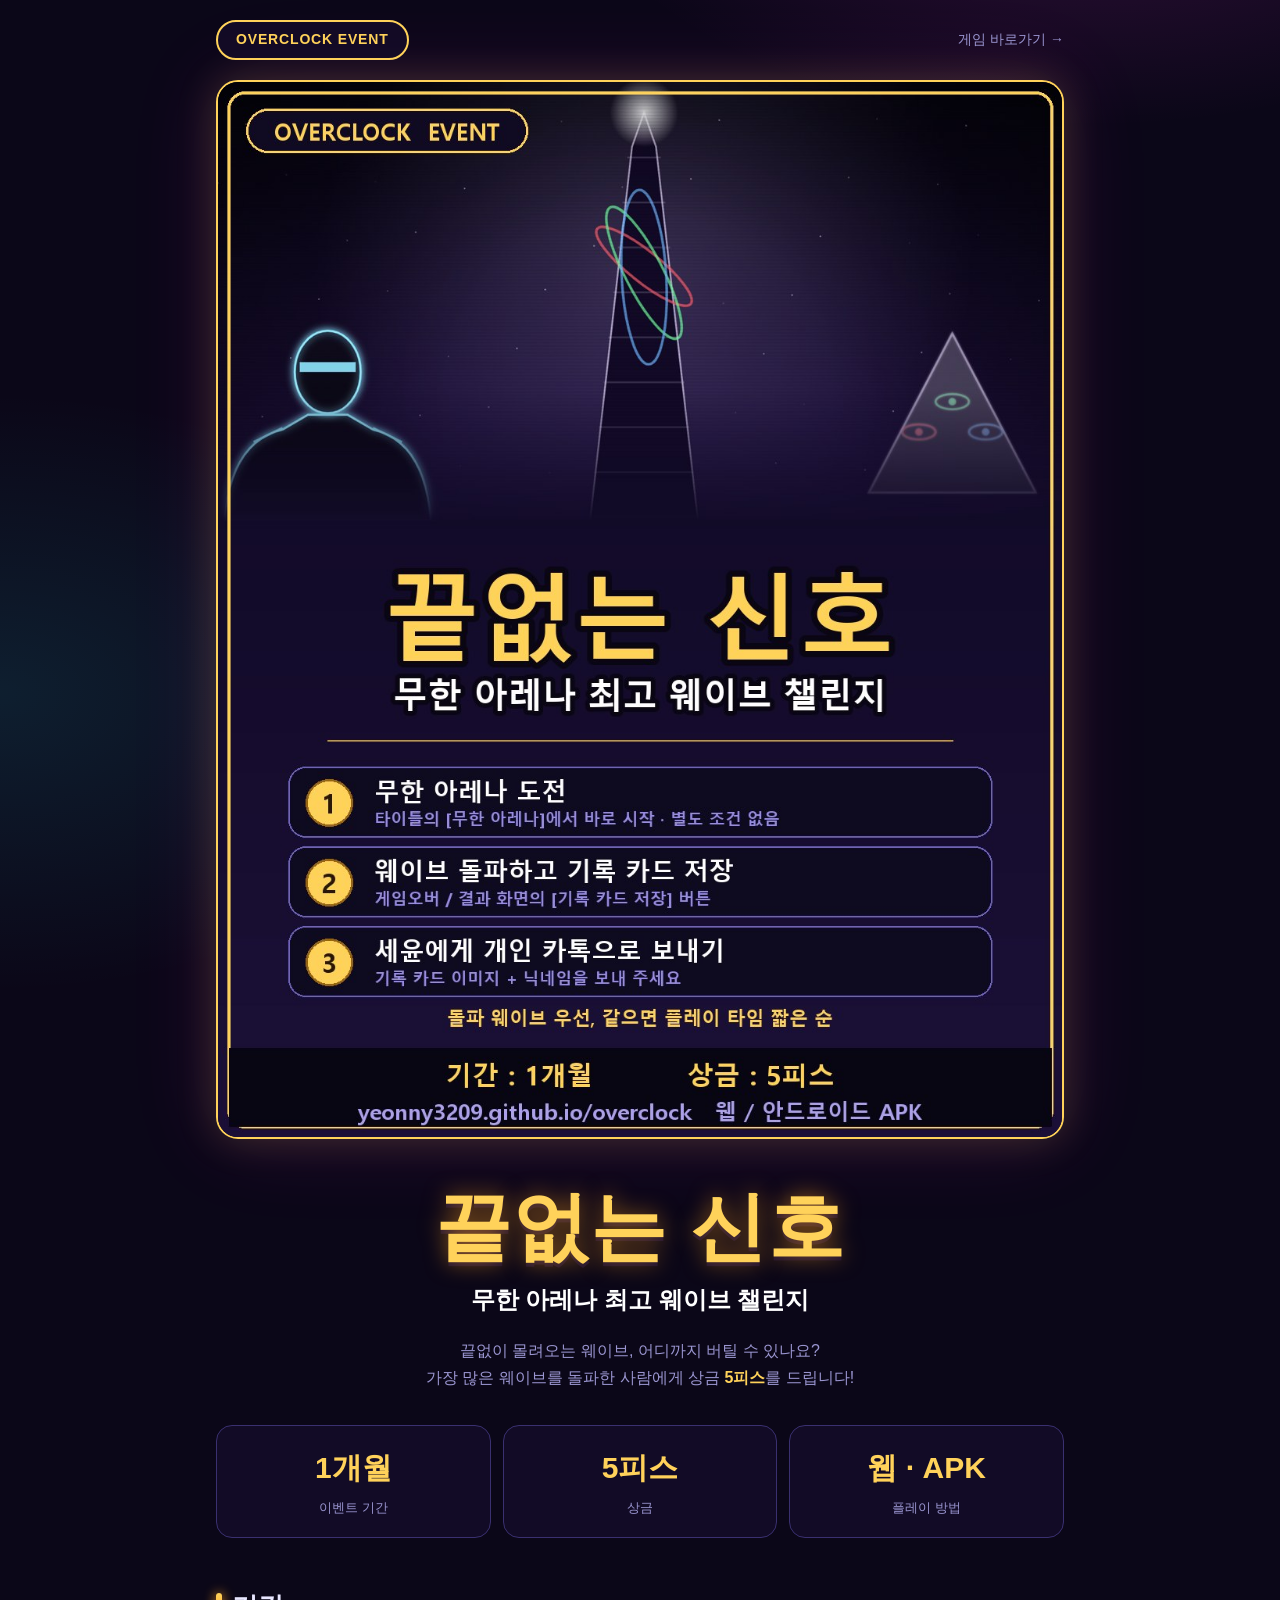
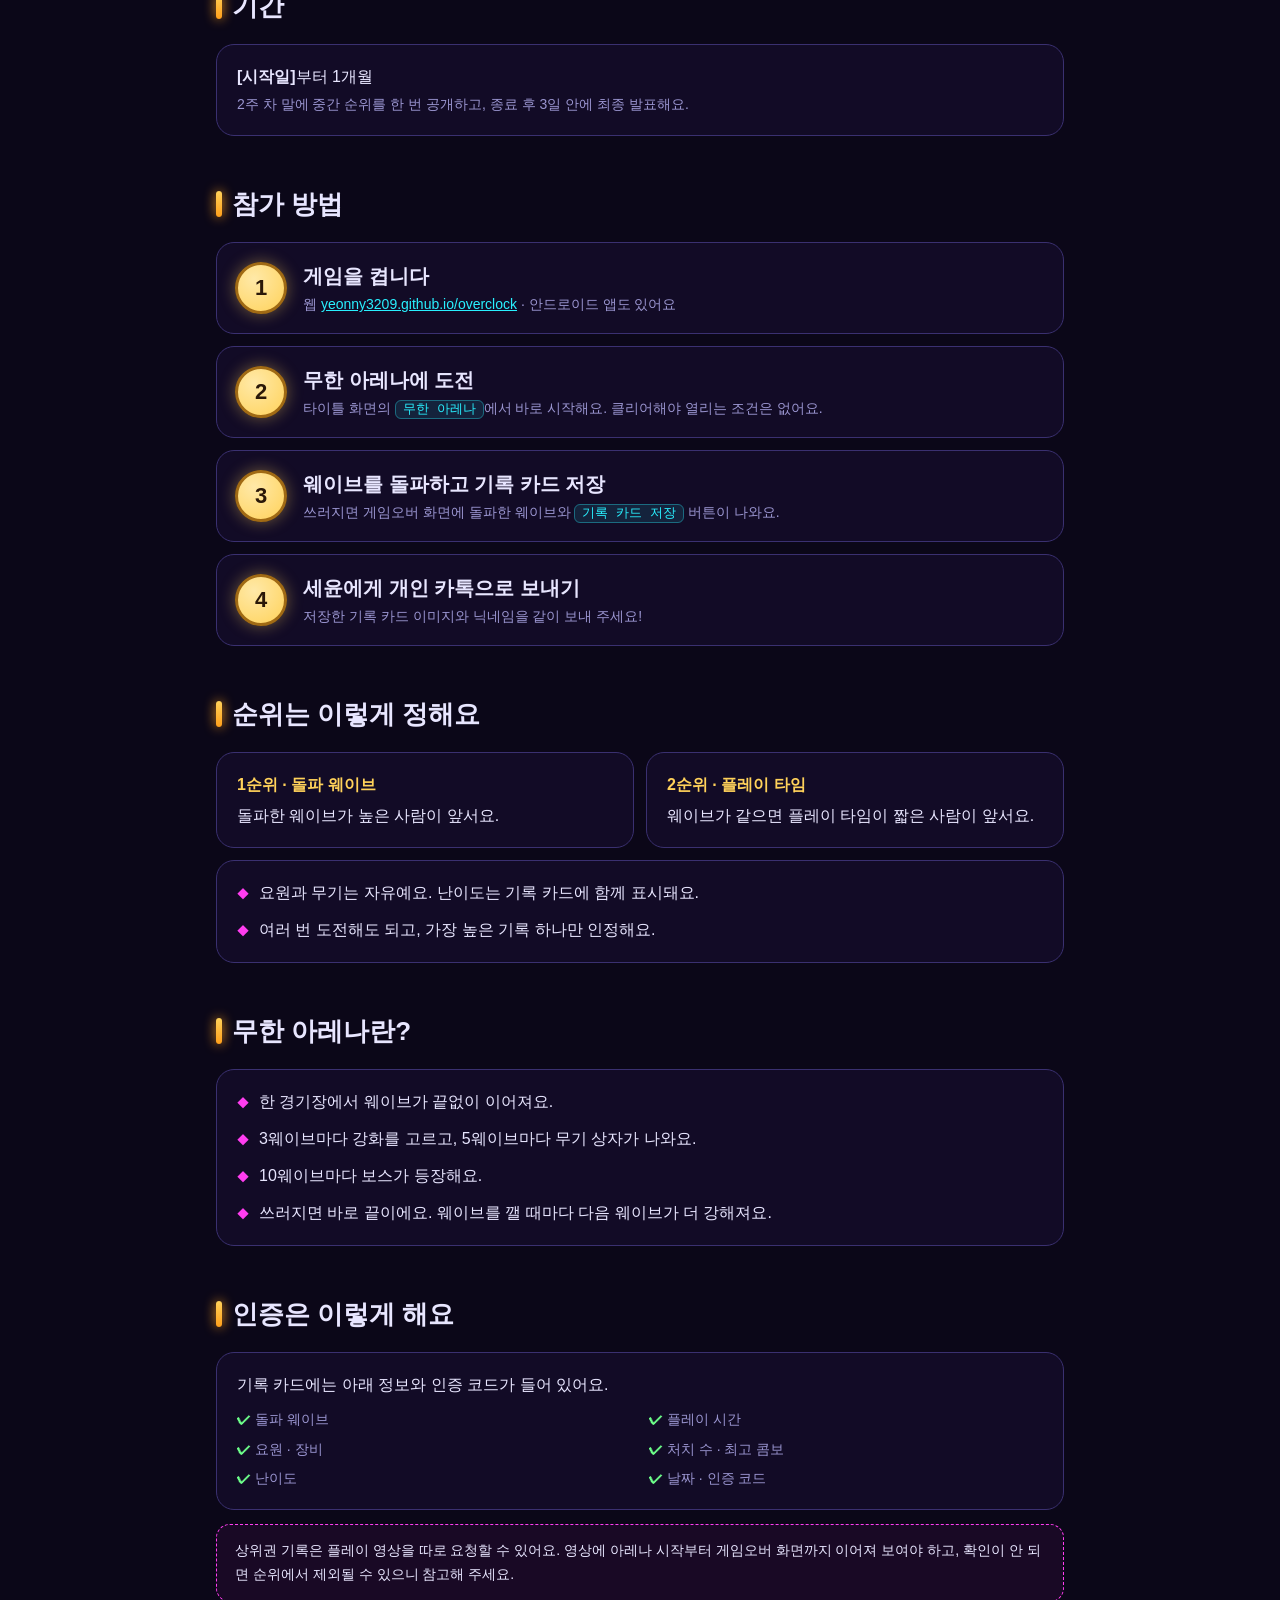
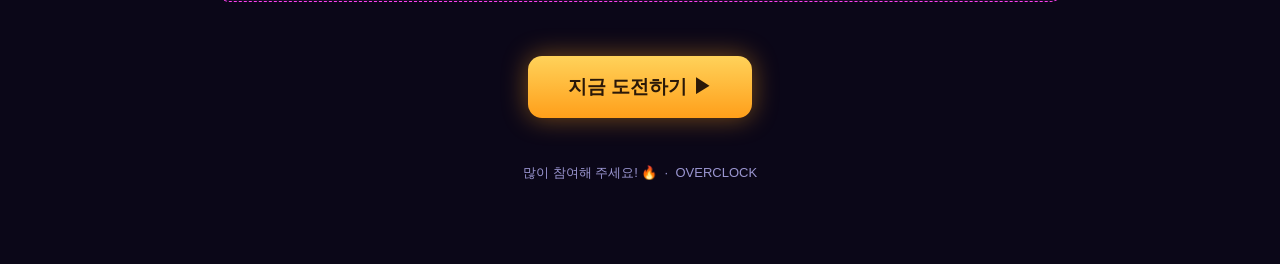
==== overclock-event.html @ 572a4fc5 "오버클럭 이벤트 공지 페이지 추가 Co-Authored-By: Claude Sonnet 5.5 <noreply@anthropic.com>" ====
<!doctype html>
<html lang="ko">
<head>
<meta charset="utf-8">
<meta name="viewport" content="width=device-width,initial-scale=1">
<title>오버클럭 이벤트 · 끝없는 신호</title>
<meta name="description" content="무한 아레나에서 가장 많은 웨이브를 돌파한 사람에게 상금 5피스를 드립니다.">
<style>
:root{--bg:#0b0718;--bg2:#150d2c;--card:#120b26;--line:#3a3070;--gold:#ffd25a;--gold2:#ff9f1a;--cy:#29f0ff;--mg:#ff3df0;--tx:#e8e6ff;--mu:#9a95d0}
@media (prefers-color-scheme:light){:root{--bg:#0b0718}}
*{box-sizing:border-box;margin:0;padding:0}
html{scroll-behavior:smooth}
body{background:radial-gradient(900px 500px at 85% -5%,rgba(255,61,240,.18),transparent 60%),radial-gradient(800px 500px at 0% 20%,rgba(41,240,255,.10),transparent 60%),var(--bg);color:var(--tx);font-family:'Noto Sans KR','Malgun Gothic','Apple SD Gothic Neo',sans-serif;line-height:1.7;min-height:100vh}
.wrap{max-width:880px;margin:0 auto;padding:0 16px 80px}
.top{display:flex;justify-content:space-between;align-items:center;padding:20px 0}
.pill{border:2px solid var(--gold);color:var(--gold);border-radius:999px;padding:6px 18px;font-weight:900;letter-spacing:.06em;font-size:14px;background:rgba(20,12,40,.8)}
.top a{color:var(--mu);font-size:14px;text-decoration:none}
.top a:hover{color:var(--cy)}
.hero{border:2px solid var(--gold);border-radius:22px;overflow:hidden;box-shadow:0 0 40px rgba(255,210,90,.18),0 0 90px rgba(255,61,240,.12)}
.hero img{display:block;width:100%;height:auto}
.title{text-align:center;margin:44px 0 8px}
.title h1{font-size:clamp(40px,9vw,76px);font-weight:900;color:var(--gold);text-shadow:0 0 22px rgba(255,159,26,.55),0 4px 0 #1a0f33;line-height:1.15;letter-spacing:.02em}
.title p{font-size:clamp(17px,3.4vw,24px);font-weight:700;color:#fff;margin-top:10px}
.lead{text-align:center;color:var(--mu);margin:16px auto 0;max-width:600px}
.facts{display:grid;grid-template-columns:repeat(3,1fr);gap:12px;margin:34px 0 8px}
.fact{background:var(--card);border:1px solid var(--line);border-radius:16px;padding:16px 10px;text-align:center}
.fact b{display:block;color:var(--gold);font-size:clamp(20px,4.4vw,30px);font-weight:900}
.fact span{color:var(--mu);font-size:13px}
h2{font-size:clamp(20px,3.8vw,26px);margin:46px 0 16px;display:flex;align-items:center;gap:10px}
h2::before{content:"";width:6px;height:26px;border-radius:3px;background:linear-gradient(var(--gold),var(--gold2));box-shadow:0 0 12px var(--gold2)}
.steps{display:grid;gap:12px;counter-reset:s}
.step{counter-increment:s;display:flex;gap:16px;align-items:center;background:var(--card);border:1px solid var(--line);border-radius:18px;padding:16px 18px}
.step::before{content:counter(s);flex:0 0 46px;height:46px;border-radius:50%;background:radial-gradient(circle at 35% 30%,#ffe9a8,var(--gold));color:#2a1808;font-weight:900;font-size:22px;display:grid;place-items:center;border:3px solid #a06a14;box-shadow:0 0 16px rgba(255,210,90,.4)}
.step b{display:block;font-size:clamp(16px,3.6vw,20px)}
.step span{display:block;color:var(--mu);font-size:14px}
.step code,.rules code{background:rgba(41,240,255,.1);border:1px solid rgba(41,240,255,.35);color:var(--cy);padding:1px 7px;border-radius:6px;font-size:.92em}
.panel{background:var(--card);border:1px solid var(--line);border-radius:18px;padding:18px 20px}
.panel ul{list-style:none;display:grid;gap:10px}
.panel li{position:relative;padding-left:22px}
.panel li::before{content:"◆";position:absolute;left:0;color:var(--mg);font-size:12px;top:5px}
.rank{display:grid;grid-template-columns:repeat(2,1fr);gap:12px}
.rank .panel b{color:var(--gold);display:block;margin-bottom:4px}
.card-box{display:grid;grid-template-columns:1fr 1fr;gap:6px 18px;margin-top:10px}
.card-box span{color:var(--mu);font-size:14px}
.card-box span::before{content:"✔ ";color:#6dff8a}
.note{margin-top:14px;padding:14px 18px;border-radius:14px;border:1px dashed var(--mg);background:rgba(255,61,240,.06);font-size:14px}
.cta{text-align:center;margin:54px 0 10px}
.btn{display:inline-block;text-decoration:none;color:#2a1808;background:linear-gradient(var(--gold),var(--gold2));font-weight:900;font-size:19px;padding:15px 40px;border-radius:14px;box-shadow:0 0 26px rgba(255,159,26,.45);transition:transform .15s}
.btn:hover{transform:translateY(-2px)}
.btn.alt{background:transparent;color:var(--cy);border:2px solid var(--cy);box-shadow:0 0 18px rgba(41,240,255,.25);margin-left:8px}
.foot{text-align:center;color:var(--mu);font-size:13px;margin-top:44px}
@media(max-width:600px){.facts{grid-template-columns:1fr 1fr 1fr;gap:8px}.fact{padding:12px 4px}.rank,.card-box{grid-template-columns:1fr}.btn.alt{margin:12px 0 0}.step{padding:14px}.step::before{flex-basis:40px;height:40px;font-size:19px}}
</style>
</head>
<body>
<div class="wrap">
  <div class="top"><span class="pill">OVERCLOCK EVENT</span><a href="https://yeonny3209.github.io/overclock/" target="_blank" rel="noopener">게임 바로가기 →</a></div>

  <div class="hero"><img src="[data-uri]" alt="오버클럭 이벤트 끝없는 신호 포스터"></div>

  <div class="title">
    <h1>끝없는 신호</h1>
    <p>무한 아레나 최고 웨이브 챌린지</p>
  </div>
  <p class="lead">끝없이 몰려오는 웨이브, 어디까지 버틸 수 있나요?<br>가장 많은 웨이브를 돌파한 사람에게 상금 <b style="color:var(--gold)">5피스</b>를 드립니다!</p>

  <div class="facts">
    <div class="fact"><b>1개월</b><span>이벤트 기간</span></div>
    <div class="fact"><b>5피스</b><span>상금</span></div>
    <div class="fact"><b>웹 · APK</b><span>플레이 방법</span></div>
  </div>

  <h2>기간</h2>
  <div class="panel"><b>[시작일]</b>부터 1개월<br><span style="color:var(--mu);font-size:14px">2주 차 말에 중간 순위를 한 번 공개하고, 종료 후 3일 안에 최종 발표해요.</span></div>

  <h2>참가 방법</h2>
  <div class="steps">
    <div class="step"><div><b>게임을 켭니다</b><span>웹 <a href="https://yeonny3209.github.io/overclock/" target="_blank" rel="noopener" style="color:var(--cy)">yeonny3209.github.io/overclock</a> · 안드로이드 앱도 있어요</span></div></div>
    <div class="step"><div><b>무한 아레나에 도전</b><span>타이틀 화면의 <code>무한 아레나</code>에서 바로 시작해요. 클리어해야 열리는 조건은 없어요.</span></div></div>
    <div class="step"><div><b>웨이브를 돌파하고 기록 카드 저장</b><span>쓰러지면 게임오버 화면에 돌파한 웨이브와 <code>기록 카드 저장</code> 버튼이 나와요.</span></div></div>
    <div class="step"><div><b>세윤에게 개인 카톡으로 보내기</b><span>저장한 기록 카드 이미지와 닉네임을 같이 보내 주세요!</span></div></div>
  </div>

  <h2>순위는 이렇게 정해요</h2>
  <div class="rank">
    <div class="panel"><b>1순위 · 돌파 웨이브</b>돌파한 웨이브가 높은 사람이 앞서요.</div>
    <div class="panel"><b>2순위 · 플레이 타임</b>웨이브가 같으면 플레이 타임이 짧은 사람이 앞서요.</div>
  </div>
  <div class="panel rules" style="margin-top:12px"><ul>
    <li>요원과 무기는 자유예요. 난이도는 기록 카드에 함께 표시돼요.</li>
    <li>여러 번 도전해도 되고, 가장 높은 기록 하나만 인정해요.</li>
  </ul></div>

  <h2>무한 아레나란?</h2>
  <div class="panel"><ul>
    <li>한 경기장에서 웨이브가 끝없이 이어져요.</li>
    <li>3웨이브마다 강화를 고르고, 5웨이브마다 무기 상자가 나와요.</li>
    <li>10웨이브마다 보스가 등장해요.</li>
    <li>쓰러지면 바로 끝이에요. 웨이브를 깰 때마다 다음 웨이브가 더 강해져요.</li>
  </ul></div>

  <h2>인증은 이렇게 해요</h2>
  <div class="panel">기록 카드에는 아래 정보와 인증 코드가 들어 있어요.
    <div class="card-box"><span>돌파 웨이브</span><span>플레이 시간</span><span>요원 · 장비</span><span>처치 수 · 최고 콤보</span><span>난이도</span><span>날짜 · 인증 코드</span></div>
  </div>
  <div class="note">상위권 기록은 플레이 영상을 따로 요청할 수 있어요. 영상에 아레나 시작부터 게임오버 화면까지 이어져 보여야 하고, 확인이 안 되면 순위에서 제외될 수 있으니 참고해 주세요.</div>

  <div class="cta">
    <a class="btn" href="https://yeonny3209.github.io/overclock/" target="_blank" rel="noopener">지금 도전하기 ▶</a>
  </div>
  <p class="foot">많이 참여해 주세요! 🔥 &nbsp;·&nbsp; OVERCLOCK</p>
</div>
</body>
</html>
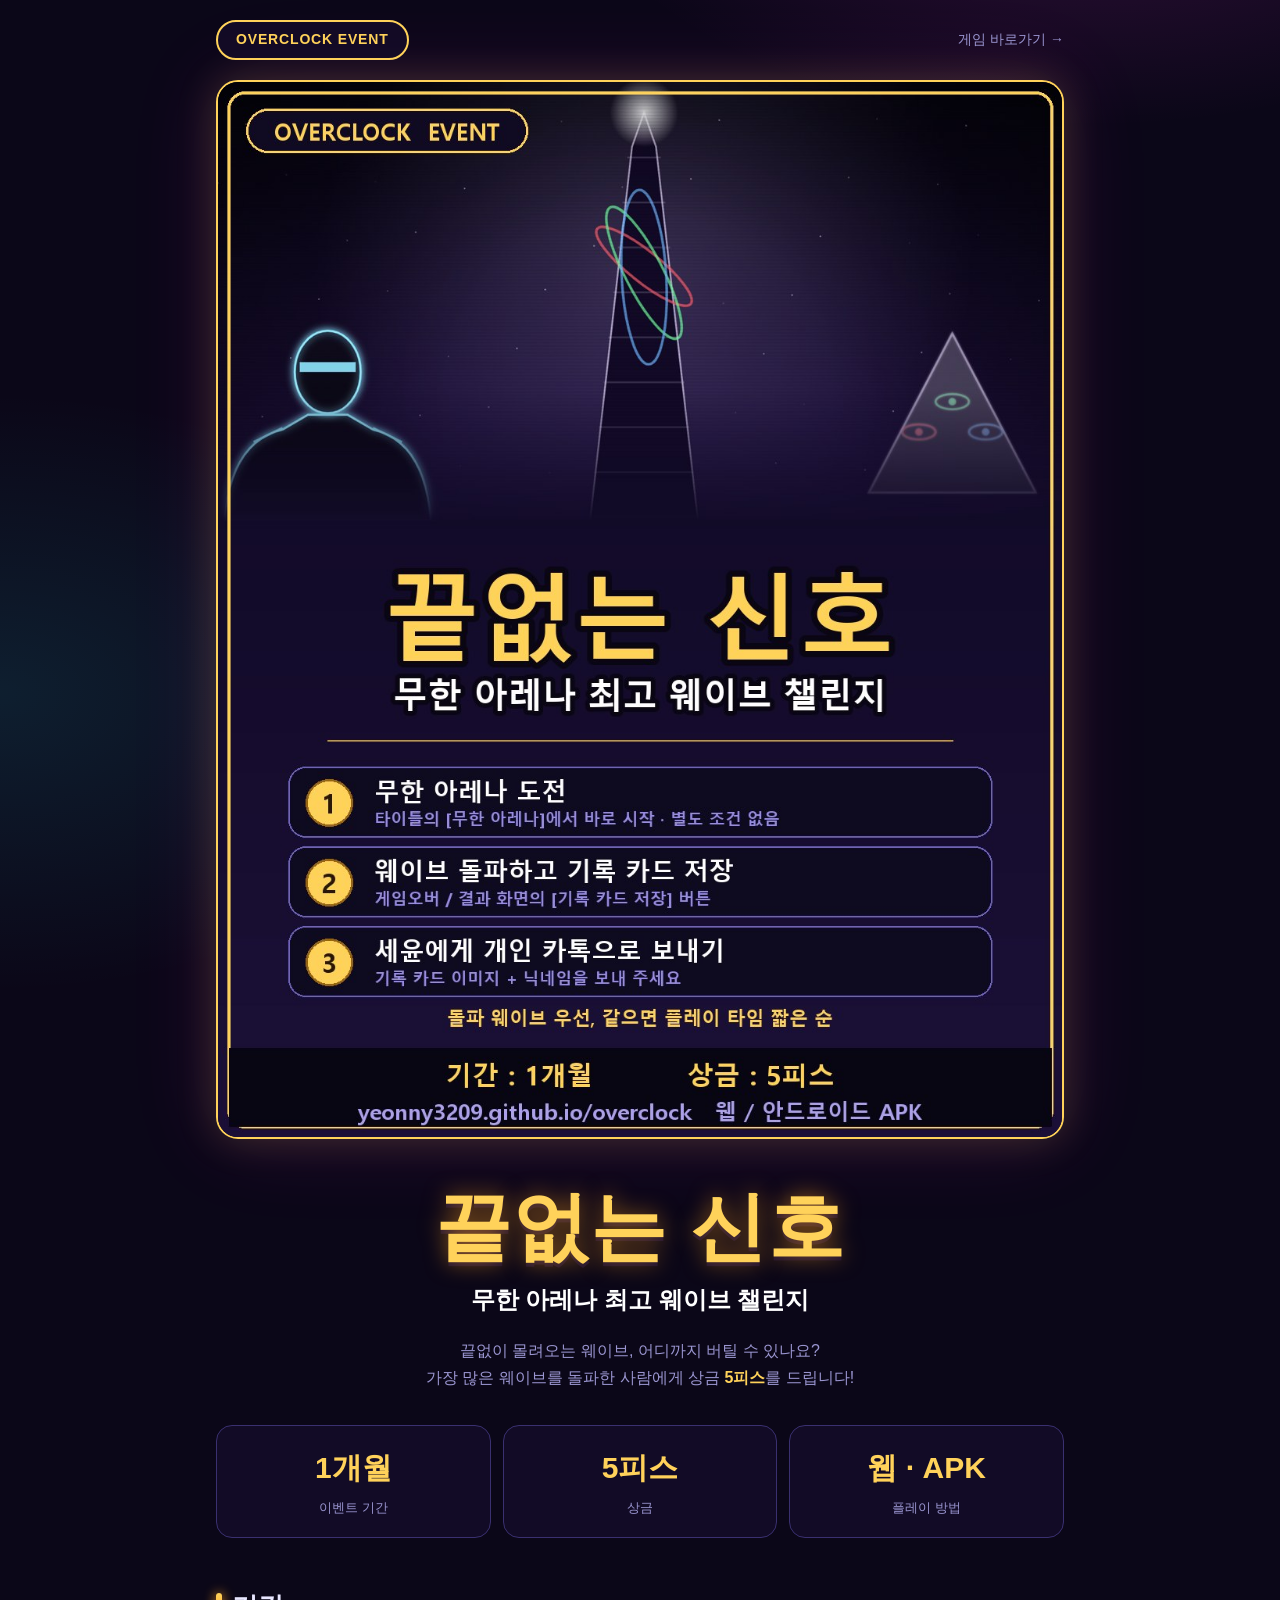
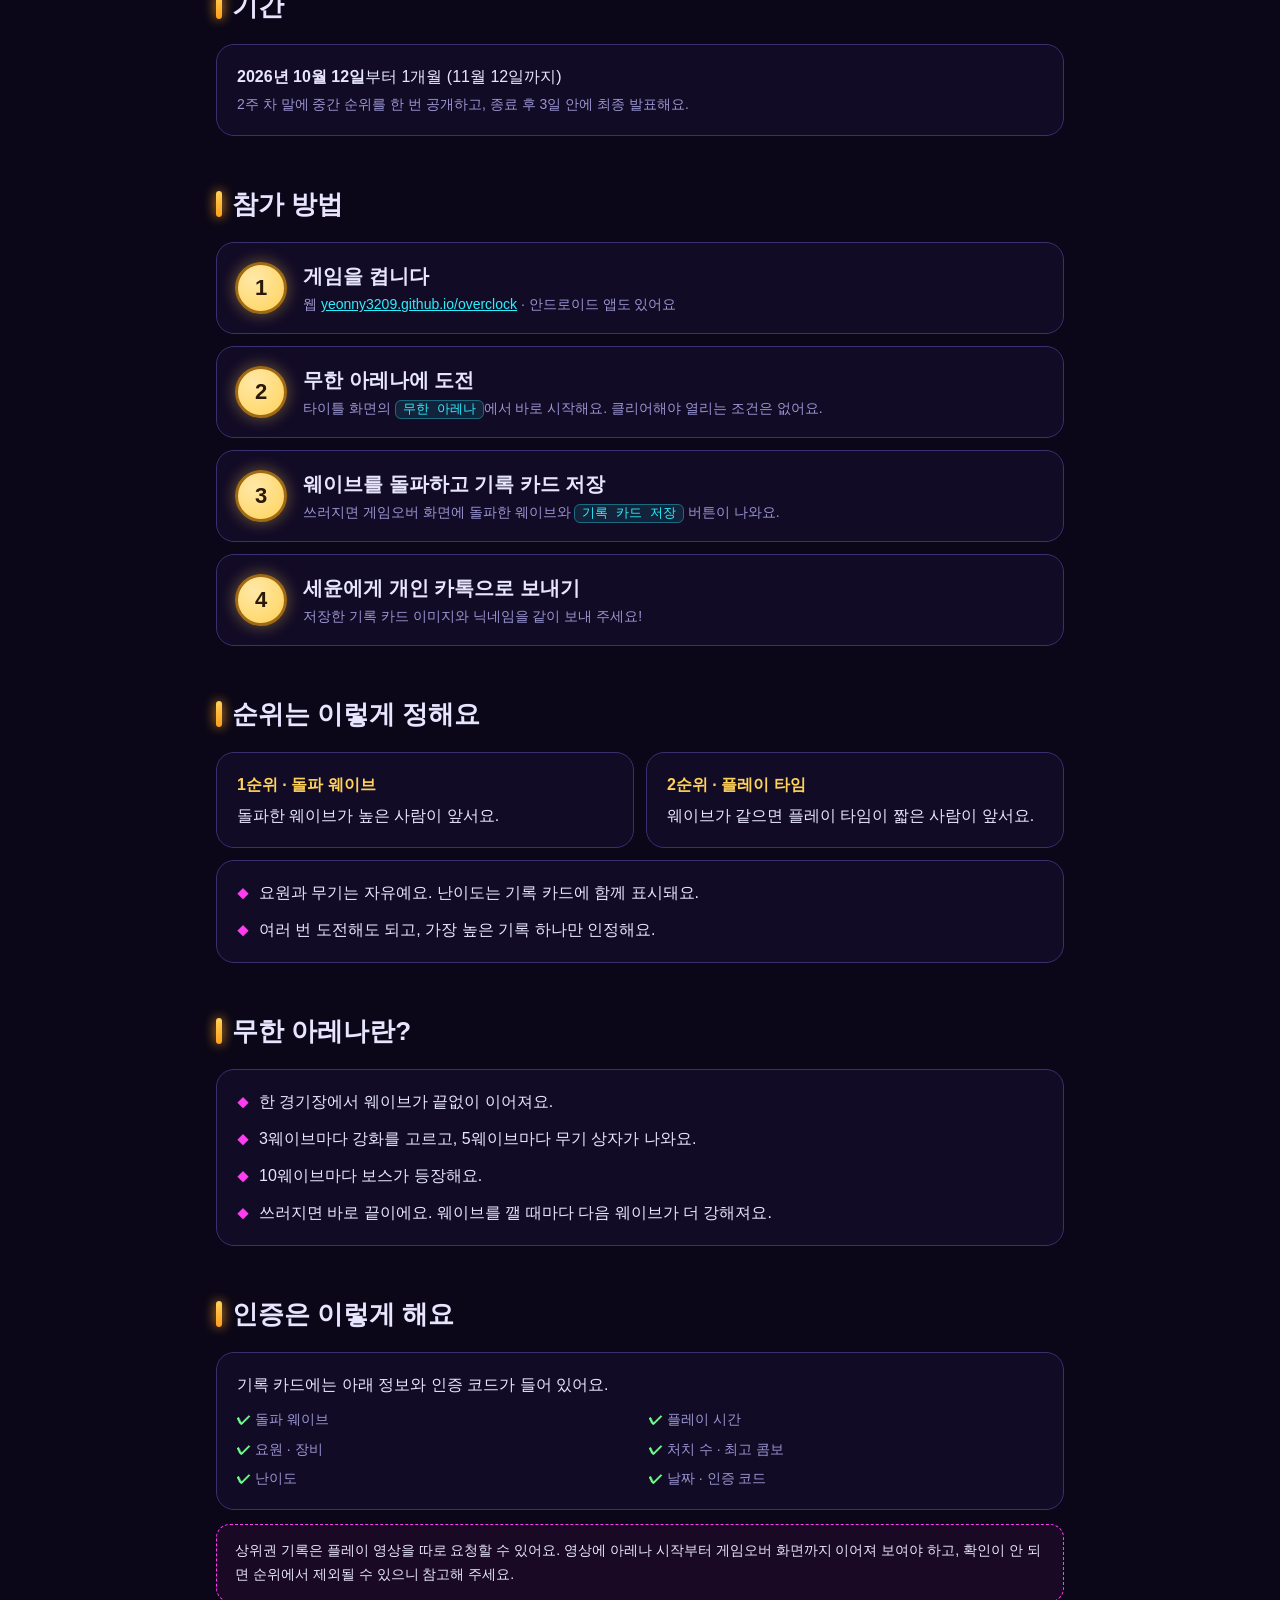
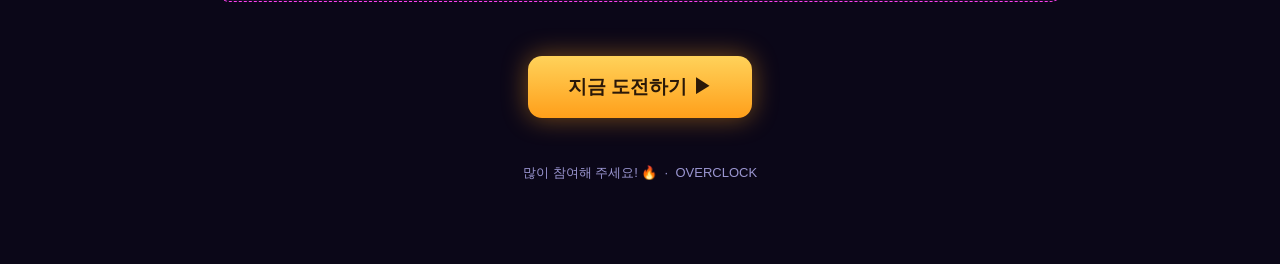
==== commit df05ff39: "이벤트 안내 창 추가(끌어서 옮기고 닫을 수 있음), 블레이드 레이드 이벤트 추가, 시작일 2026-10-12 확정 Co-Authored-By: Claude Sonnet 5.5 <" ====
--- a/overclock-event.html
+++ b/overclock-event.html
@@ -71,7 +71,7 @@
   </div>
 
   <h2>기간</h2>
-  <div class="panel"><b>[시작일]</b>부터 1개월<br><span style="color:var(--mu);font-size:14px">2주 차 말에 중간 순위를 한 번 공개하고, 종료 후 3일 안에 최종 발표해요.</span></div>
+  <div class="panel"><b>2026년 10월 12일</b>부터 1개월 (11월 12일까지)<br><span style="color:var(--mu);font-size:14px">2주 차 말에 중간 순위를 한 번 공개하고, 종료 후 3일 안에 최종 발표해요.</span></div>
 
   <h2>참가 방법</h2>
   <div class="steps">
